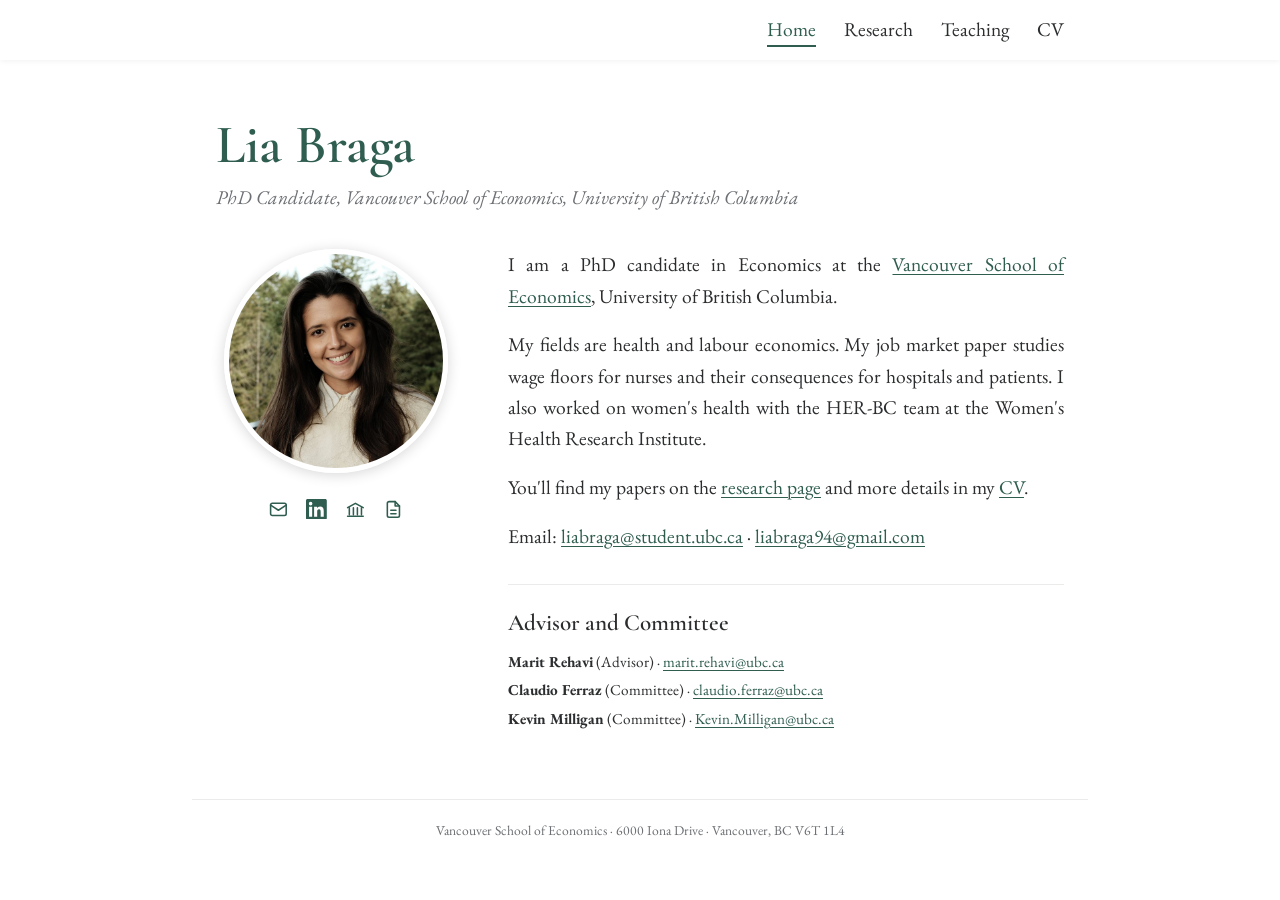
==== index.html @ 18a6ecfd "Add personal academic website Co-Authored-By: Claude Opus 5.5 <noreply@anthropic.com>" ====
<!doctype html>
<html lang="en">
<head>
  <meta charset="utf-8">
  <meta name="viewport" content="width=device-width, initial-scale=1">
  <title>Lia Braga</title>
  <meta name="description" content="PhD candidate in Economics at the Vancouver School of Economics, University of British Columbia. Health economics and labour economics.">
  <link rel="preconnect" href="https://fonts.googleapis.com">
  <link rel="preconnect" href="https://fonts.gstatic.com" crossorigin>
  <link href="https://fonts.googleapis.com/css2?family=Cormorant+Garamond:wght@500;600&family=EB+Garamond:ital,wght@0,400;0,600;1,400&display=swap" rel="stylesheet">
  <link rel="stylesheet" href="style.css">
</head>
<body>

<nav class="topbar">
  <ul class="wrap">
    <li><a href="index.html" aria-current="page">Home</a></li>
    <li><a href="research.html">Research</a></li>
    <li><a href="teaching.html">Teaching</a></li>
    <li><a href="cv.pdf">CV</a></li>
  </ul>
</nav>

<main class="wrap">

  <header class="masthead">
    <h1>Lia Braga</h1>
    <p class="subtitle">PhD Candidate, Vancouver School of Economics, University of British Columbia</p>
  </header>

  <div class="home">

    <aside class="profile">
      <img class="photo" src="photo.jpg" alt="Lia Braga">
      <p class="icons">
        <a href="mailto:liabraga@student.ubc.ca" title="Email" aria-label="Email">
          <svg viewBox="0 0 24 24" fill="none" stroke="currentColor" stroke-width="1.8" stroke-linecap="round" stroke-linejoin="round"><rect x="3" y="5" width="18" height="14" rx="2"/><path d="m3 7 9 6 9-6"/></svg>
        </a>
        <a href="https://www.linkedin.com/in/lia-braga-b5a305446/" title="LinkedIn" aria-label="LinkedIn">
          <svg viewBox="0 0 24 24" fill="currentColor"><path d="M20.45 20.45h-3.55v-5.57c0-1.33-.03-3.04-1.85-3.04-1.85 0-2.14 1.45-2.14 2.94v5.67H9.35V9h3.41v1.56h.05c.48-.9 1.64-1.85 3.37-1.85 3.6 0 4.27 2.37 4.27 5.46v6.28zM5.34 7.43a2.06 2.06 0 1 1 0-4.12 2.06 2.06 0 0 1 0 4.12zM7.12 20.45H3.56V9h3.56v11.45zM22.22 0H1.77C.79 0 0 .77 0 1.73v20.54C0 23.23.79 24 1.77 24h20.45c.98 0 1.78-.77 1.78-1.73V1.73C24 .77 23.2 0 22.22 0z"/></svg>
        </a>
        <a href="https://economics.ubc.ca/profile/lia-lorena-kale-ribeiro-braga/" title="UBC profile" aria-label="UBC profile">
          <svg viewBox="0 0 24 24" fill="none" stroke="currentColor" stroke-width="1.8" stroke-linecap="round" stroke-linejoin="round"><path d="M3 10l9-5 9 5"/><path d="M5 10v8M9.7 10v8M14.3 10v8M19 10v8M3 20h18"/></svg>
        </a>
        <a href="cv.pdf" title="CV" aria-label="CV">
          <svg viewBox="0 0 24 24" fill="none" stroke="currentColor" stroke-width="1.8" stroke-linecap="round" stroke-linejoin="round"><path d="M14 3H7a2 2 0 0 0-2 2v14a2 2 0 0 0 2 2h10a2 2 0 0 0 2-2V8z"/><path d="M14 3v5h5M9 13h6M9 17h6"/></svg>
        </a>
        <!-- Google Scholar: add a link here once you have a profile -->
      </p>
    </aside>

    <section class="bio">
      <p>I am a PhD candidate in Economics at the <a href="https://economics.ubc.ca/">Vancouver School of Economics</a>, University of British Columbia.</p>
      <p>My fields are health and labour economics. My job market paper studies wage floors for nurses and their consequences for hospitals and patients. I also worked on women's health with the HER-BC team at the Women's Health Research Institute.</p>
      <p>You'll find my papers on the <a href="research.html">research page</a> and more details in my <a href="cv.pdf">CV</a>.</p>
      <p>Email: <a href="mailto:liabraga@student.ubc.ca">liabraga@student.ubc.ca</a> · <a href="mailto:liabraga94@gmail.com">liabraga94@gmail.com</a></p>

      <div class="advisors">
        <h2>Advisor and Committee</h2>
        <ul>
          <li><strong>Marit Rehavi</strong> (Advisor) · <a href="mailto:marit.rehavi@ubc.ca">marit.rehavi@ubc.ca</a></li>
          <li><strong>Claudio Ferraz</strong> (Committee) · <a href="mailto:claudio.ferraz@ubc.ca">claudio.ferraz@ubc.ca</a></li>
          <li><strong>Kevin Milligan</strong> (Committee) · <a href="mailto:Kevin.Milligan@ubc.ca">Kevin.Milligan@ubc.ca</a></li>
        </ul>
      </div>
    </section>

  </div>

</main>

<footer>Vancouver School of Economics · 6000 Iona Drive · Vancouver, BC V6T 1L4</footer>

</body>
</html>
---- style.css ----
/* ------------------------------------------------------------ Colours */
:root {
  color-scheme: light;
  --bg: #ffffff;
  --text: #2b2d2f;
  --muted: #6c6f73;
  --rule: #ebebea;
  --accent: #2f5d50;      /* forest green: name, links, active page */
}

/* ------------------------------------------------------------ Base */
* { box-sizing: border-box; }
body {
  margin: 0;
  background: var(--bg);
  color: var(--text);
  font-family: "EB Garamond", Garamond, Georgia, serif;
  font-size: 1.22rem;
  line-height: 1.6;
}
a {
  color: var(--accent);
  text-decoration: underline;
  text-decoration-thickness: 1px;
  text-underline-offset: 3px;
}
a:hover { text-decoration-thickness: 2px; }
.wrap { max-width: 56rem; margin: 0 auto; padding: 0 1.5rem; }

/* ------------------------------------------------------------ Top bar */
.topbar {
  position: sticky; top: 0; z-index: 10;
  background: var(--bg);
  box-shadow: 0 1px 6px rgba(0, 0, 0, 0.06);
}
.topbar ul {
  display: flex; justify-content: flex-end; gap: 1.75rem;
  list-style: none; margin: 0 auto; height: 3.75rem; align-items: center;
}
.topbar a {
  color: var(--text);
  text-decoration: none;
  padding-bottom: 3px;
  border-bottom: 2px solid transparent;
}
.topbar a:hover { color: var(--accent); }
.topbar a[aria-current="page"] { color: var(--accent); border-bottom-color: var(--accent); }

/* ------------------------------------------------------------ Home */
.masthead { margin: 3.5rem 0 2.25rem; }
h1 {
  font-family: "Cormorant Garamond", Garamond, Georgia, serif;
  font-weight: 600;
  font-size: 3.4rem;
  line-height: 1.1;
  color: var(--accent);
  margin: 0 0 0.4rem;
}
.subtitle { font-style: italic; color: var(--muted); margin: 0; }

.home {
  display: grid;
  grid-template-columns: 15rem 1fr;
  gap: 3.25rem;
  align-items: start;
}
.profile { text-align: center; }
.photo {
  width: 14rem; height: 14rem;
  border-radius: 50%; object-fit: cover;
  border: 5px solid #fff;                     /* white ring, as on LinkedIn */
  box-shadow: 0 2px 14px rgba(0, 0, 0, 0.16);
}
.icons { display: flex; justify-content: center; gap: 1.1rem; margin: 1rem 0 0; }
.icons a { color: var(--accent); }
.icons a:hover { opacity: 0.7; }
.icons svg { width: 1.3rem; height: 1.3rem; display: block; }

.bio p { margin: 0 0 1.1rem; text-align: justify; hyphens: auto; }

.advisors {
  margin-top: 2rem; padding-top: 1.25rem;
  border-top: 1px solid var(--rule);
  font-size: 0.95rem;
}
.advisors h2 { font-size: 1.45rem; margin: 0 0 0.5rem; }
.advisors ul { list-style: none; margin: 0; padding: 0; }
.advisors li { margin-bottom: 0.25rem; }

/* ------------------------------------------------------------ Inner pages */
.page { padding-top: 3.5rem; padding-bottom: 2rem; }
.page h1 { margin-bottom: 1.5rem; }
h2 {
  font-family: "Cormorant Garamond", Garamond, Georgia, serif;
  font-weight: 600;
  font-size: 1.75rem;
  margin: 2.25rem 0 1rem;
}

/* Papers */
.paper { margin-bottom: 1.25rem; }
.paper p { margin: 0; }
.paper .title { font-weight: 600; }
.paper .authors { color: var(--muted); font-style: italic; }
.paper .abstract { margin-top: 0.5rem; font-size: 1rem; text-align: justify; hyphens: auto; }
.paper .venues { color: var(--muted); font-size: 0.95rem; }
.paper .paper-links { margin-top: 0.2rem; font-size: 0.95rem; }

/* Teaching */
.entries { list-style: none; margin: 0; padding: 0; }
.entries li {
  display: flex; justify-content: space-between; gap: 1rem;
  padding: 0.45rem 0;
  border-bottom: 1px solid var(--rule);
}
.entries .year { color: var(--muted); white-space: nowrap; }

footer {
  max-width: 56rem; margin: 4rem auto 0; padding: 1.25rem 1.5rem 2.5rem;
  border-top: 1px solid var(--rule);
  color: var(--muted); font-size: 0.85rem; text-align: center;
}

/* ------------------------------------------------------------ Phones */
@media (max-width: 720px) {
  body { font-size: 1.02rem; }
  .topbar ul { justify-content: center; gap: 1.25rem; }
  .masthead { margin-top: 2.25rem; text-align: center; }
  h1 { font-size: 2.4rem; }
  .home { grid-template-columns: 1fr; gap: 1.75rem; }
  .photo { width: 11rem; height: 11rem; }
  .bio p { text-align: left; }
}
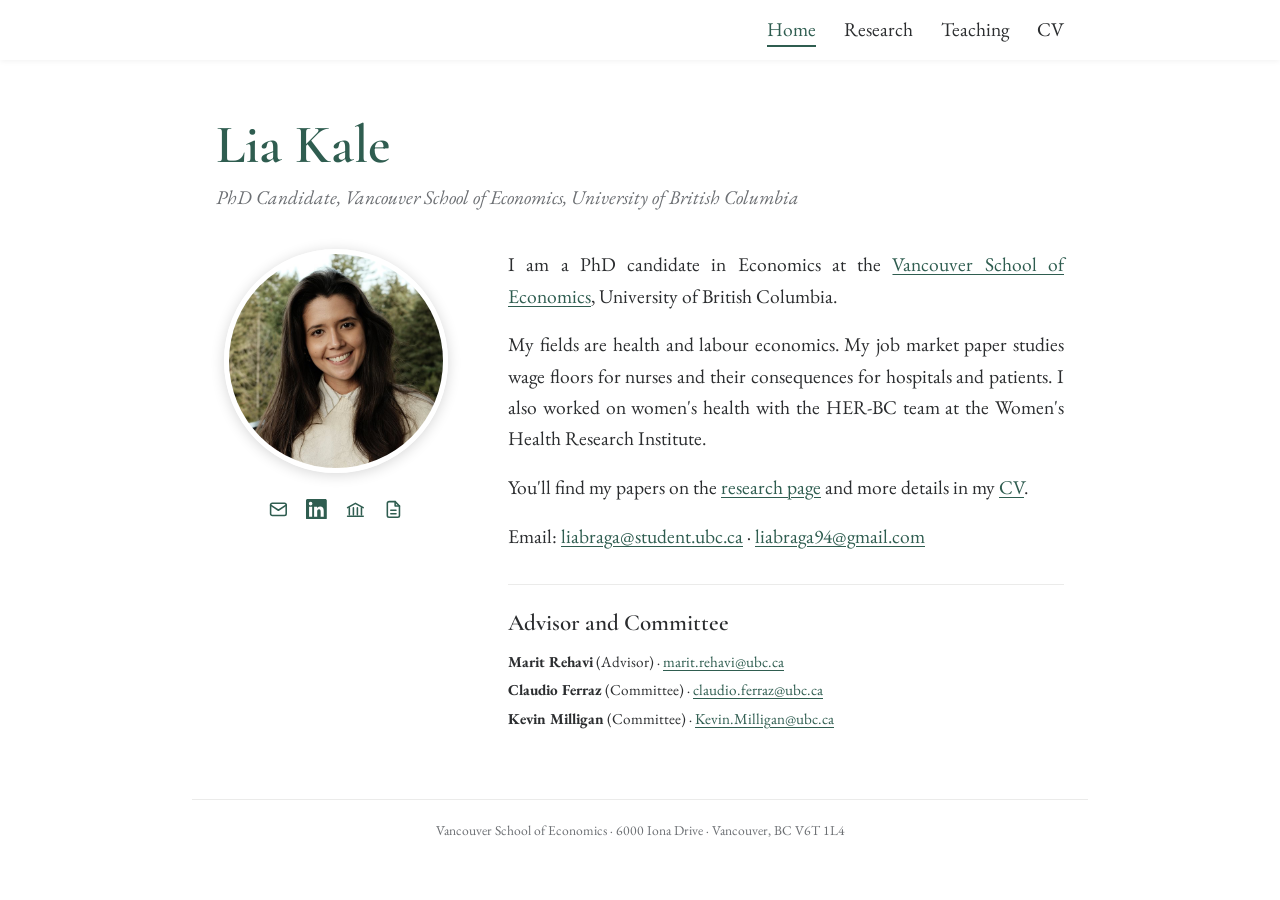
==== commit 723863ce: "Show name as Lia Kale Co-Authored-By: Claude Opus 5.5 <noreply@anthropic.com>" ====
--- a/index.html
+++ b/index.html
@@ -3,7 +3,7 @@
 <head>
   <meta charset="utf-8">
   <meta name="viewport" content="width=device-width, initial-scale=1">
-  <title>Lia Braga</title>
+  <title>Lia Kale</title>
   <meta name="description" content="PhD candidate in Economics at the Vancouver School of Economics, University of British Columbia. Health economics and labour economics.">
   <link rel="preconnect" href="https://fonts.googleapis.com">
   <link rel="preconnect" href="https://fonts.gstatic.com" crossorigin>
@@ -24,14 +24,14 @@
 <main class="wrap">
 
   <header class="masthead">
-    <h1>Lia Braga</h1>
+    <h1>Lia Kale</h1>
     <p class="subtitle">PhD Candidate, Vancouver School of Economics, University of British Columbia</p>
   </header>
 
   <div class="home">
 
     <aside class="profile">
-      <img class="photo" src="photo.jpg" alt="Lia Braga">
+      <img class="photo" src="photo.jpg" alt="Lia Kale">
       <p class="icons">
         <a href="mailto:liabraga@student.ubc.ca" title="Email" aria-label="Email">
           <svg viewBox="0 0 24 24" fill="none" stroke="currentColor" stroke-width="1.8" stroke-linecap="round" stroke-linejoin="round"><rect x="3" y="5" width="18" height="14" rx="2"/><path d="m3 7 9 6 9-6"/></svg>
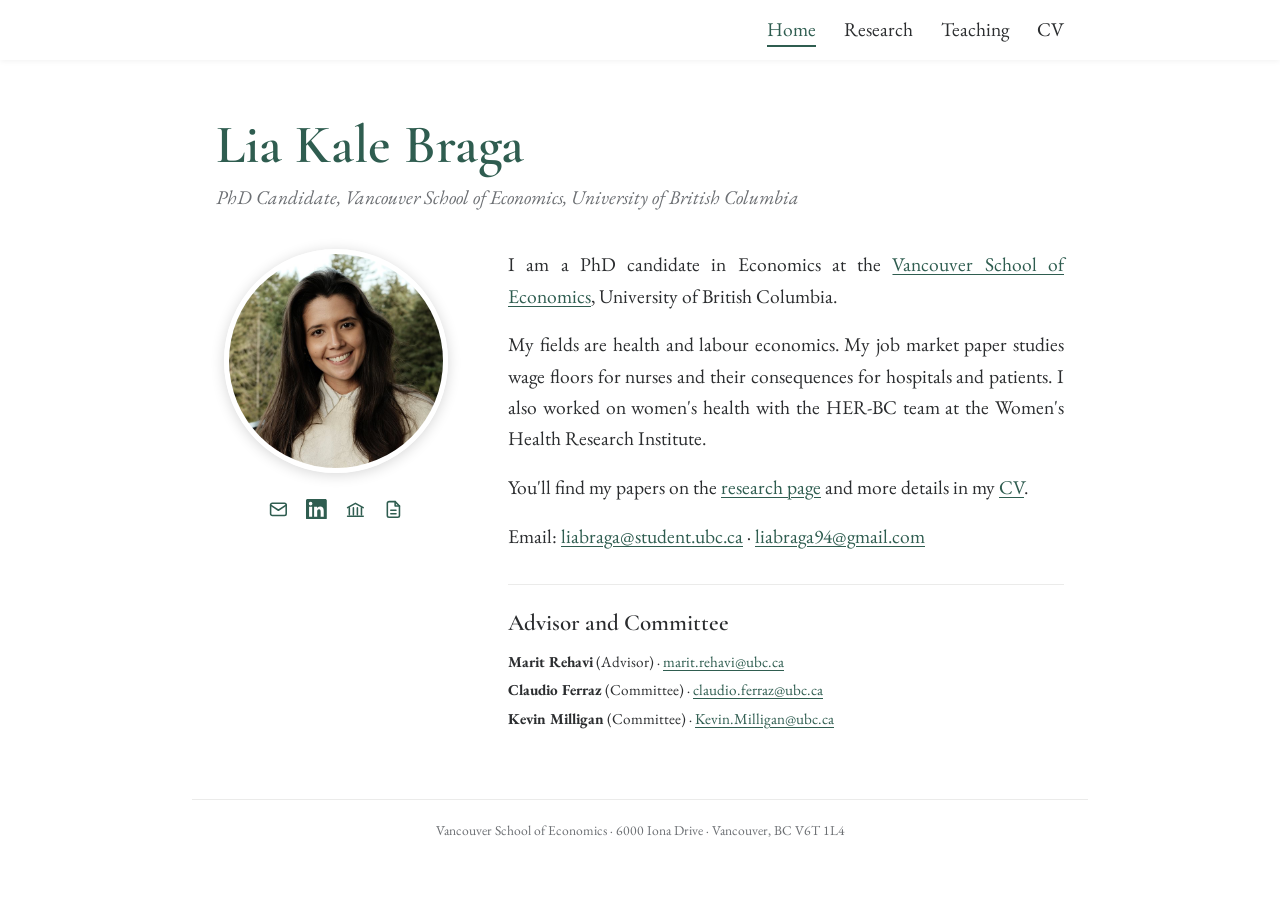
==== commit fbebce88: "Show name as Lia Kale Braga Co-Authored-By: Claude Opus 5.5 <noreply@anthropic.com>" ====
--- a/index.html
+++ b/index.html
@@ -3,7 +3,7 @@
 <head>
   <meta charset="utf-8">
   <meta name="viewport" content="width=device-width, initial-scale=1">
-  <title>Lia Kale</title>
+  <title>Lia Kale Braga</title>
   <meta name="description" content="PhD candidate in Economics at the Vancouver School of Economics, University of British Columbia. Health economics and labour economics.">
   <link rel="preconnect" href="https://fonts.googleapis.com">
   <link rel="preconnect" href="https://fonts.gstatic.com" crossorigin>
@@ -24,14 +24,14 @@
 <main class="wrap">
 
   <header class="masthead">
-    <h1>Lia Kale</h1>
+    <h1>Lia Kale Braga</h1>
     <p class="subtitle">PhD Candidate, Vancouver School of Economics, University of British Columbia</p>
   </header>
 
   <div class="home">
 
     <aside class="profile">
-      <img class="photo" src="photo.jpg" alt="Lia Kale">
+      <img class="photo" src="photo.jpg" alt="Lia Kale Braga">
       <p class="icons">
         <a href="mailto:liabraga@student.ubc.ca" title="Email" aria-label="Email">
           <svg viewBox="0 0 24 24" fill="none" stroke="currentColor" stroke-width="1.8" stroke-linecap="round" stroke-linejoin="round"><rect x="3" y="5" width="18" height="14" rx="2"/><path d="m3 7 9 6 9-6"/></svg>
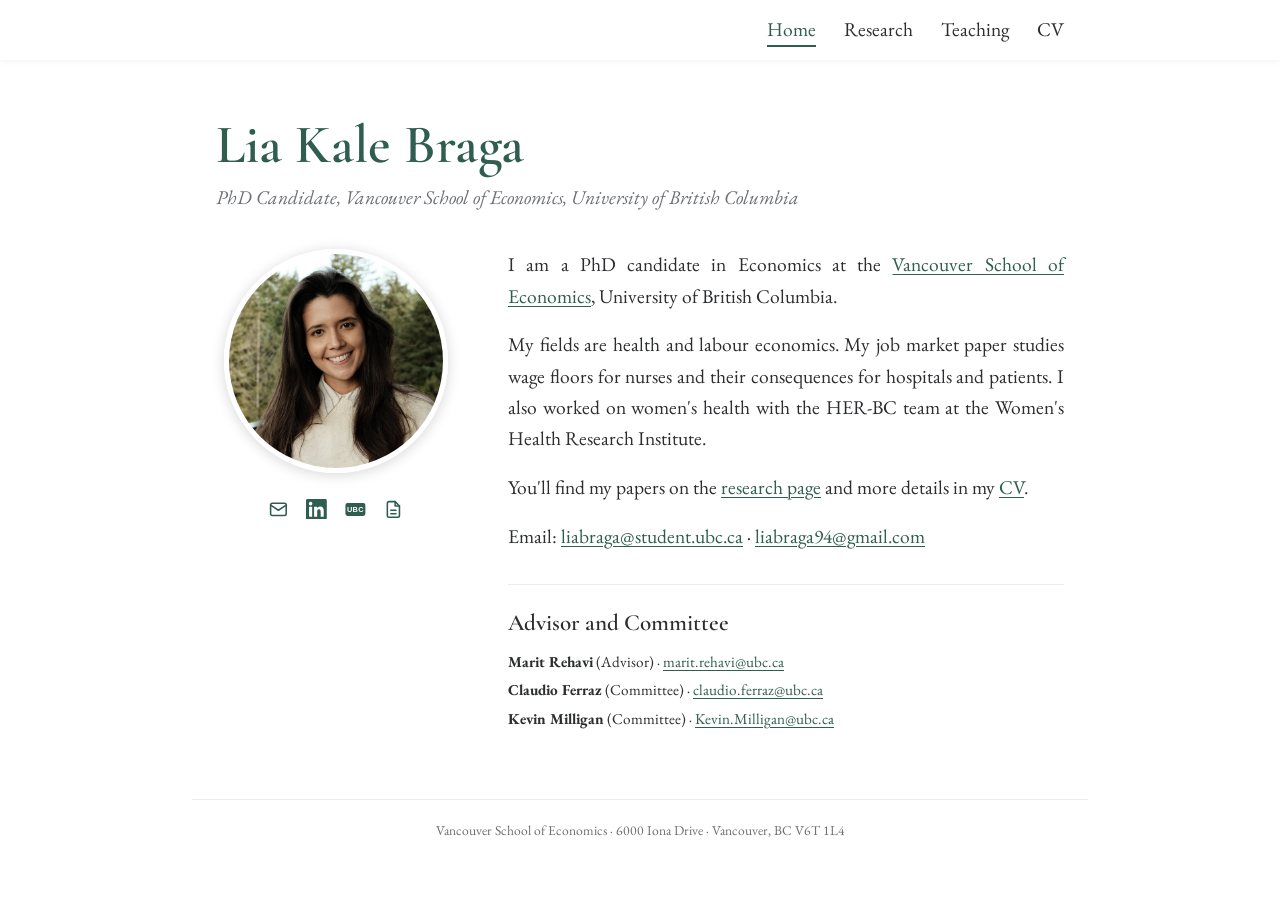
==== commit 401e5ab7: "Add UBC badge icon and update CV funding Co-Authored-By: Claude Opus 5.5 <noreply@anthropic.com>" ====
--- a/index.html
+++ b/index.html
@@ -40,7 +40,7 @@
           <svg viewBox="0 0 24 24" fill="currentColor"><path d="M20.45 20.45h-3.55v-5.57c0-1.33-.03-3.04-1.85-3.04-1.85 0-2.14 1.45-2.14 2.94v5.67H9.35V9h3.41v1.56h.05c.48-.9 1.64-1.85 3.37-1.85 3.6 0 4.27 2.37 4.27 5.46v6.28zM5.34 7.43a2.06 2.06 0 1 1 0-4.12 2.06 2.06 0 0 1 0 4.12zM7.12 20.45H3.56V9h3.56v11.45zM22.22 0H1.77C.79 0 0 .77 0 1.73v20.54C0 23.23.79 24 1.77 24h20.45c.98 0 1.78-.77 1.78-1.73V1.73C24 .77 23.2 0 22.22 0z"/></svg>
         </a>
         <a href="https://economics.ubc.ca/profile/lia-lorena-kale-ribeiro-braga/" title="UBC profile" aria-label="UBC profile">
-          <svg viewBox="0 0 24 24" fill="none" stroke="currentColor" stroke-width="1.8" stroke-linecap="round" stroke-linejoin="round"><path d="M3 10l9-5 9 5"/><path d="M5 10v8M9.7 10v8M14.3 10v8M19 10v8M3 20h18"/></svg>
+          <svg viewBox="0 0 24 24"><rect x="0.5" y="4.5" width="23" height="15" rx="2.5" fill="currentColor"/><text x="12" y="15.3" text-anchor="middle" font-family="Helvetica, Arial, sans-serif" font-size="8.5" font-weight="700" letter-spacing="0.4" fill="#fff">UBC</text></svg>
         </a>
         <a href="cv.pdf" title="CV" aria-label="CV">
           <svg viewBox="0 0 24 24" fill="none" stroke="currentColor" stroke-width="1.8" stroke-linecap="round" stroke-linejoin="round"><path d="M14 3H7a2 2 0 0 0-2 2v14a2 2 0 0 0 2 2h10a2 2 0 0 0 2-2V8z"/><path d="M14 3v5h5M9 13h6M9 17h6"/></svg>
